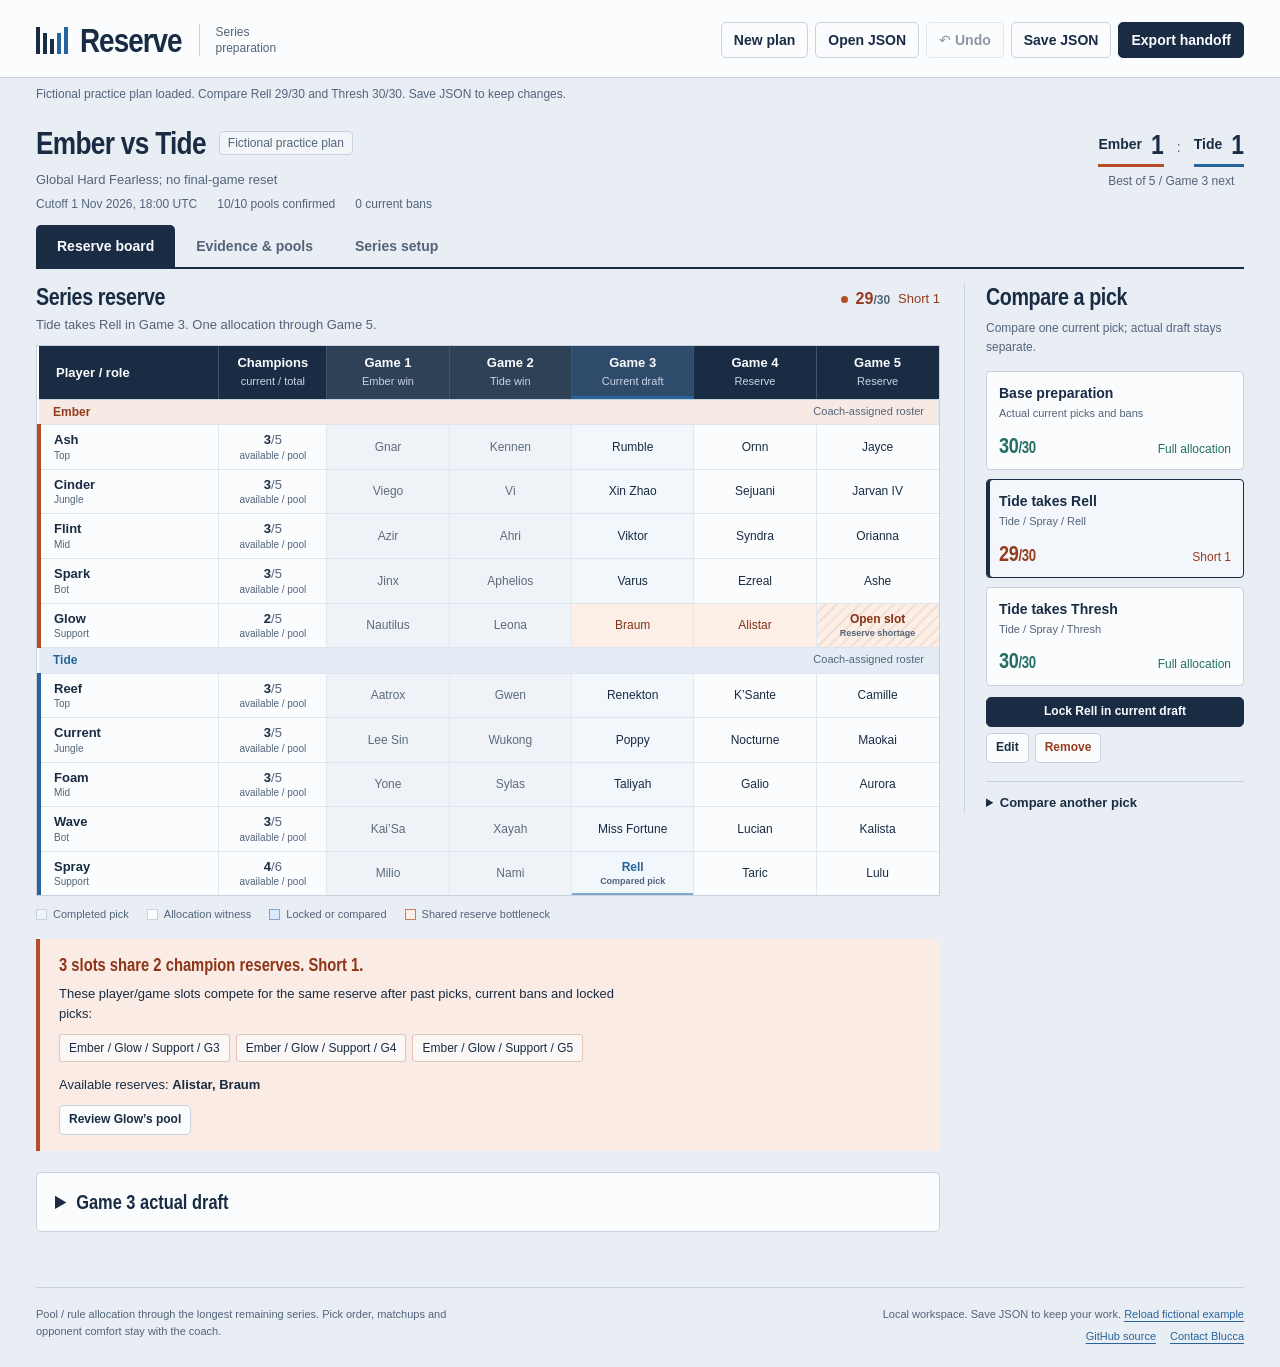
==== index.html @ 7becca79 "Complete local coach preparation: evidence, series, branches and saved handoff" ====
<!doctype html>
<html lang="en">
<head>
  <meta charset="utf-8">
  <meta name="viewport" content="width=device-width, initial-scale=1">
  <meta name="theme-color" content="#192c43">
  <meta name="description" content="A local coach workspace for global Hard Fearless series reserve planning. All included examples are fictional.">
  <title>Reserve · Series preparation</title>
  <link rel="stylesheet" href="./styles.css">
  <script type="module" src="./app.js"></script>
</head>
<body>
  <a class="skip-link" href="#workspace">Skip to the workspace</a>
  <header class="app-header">
    <div class="brand"><span class="reserve-mark" aria-hidden="true"><i></i><i></i><i></i><i></i><i></i></span><span class="wordmark">Reserve</span><span class="brand-purpose">Series preparation</span></div>
    <nav class="file-actions" aria-label="Plan files">
      <button type="button" data-action="new-plan" disabled>New plan</button>
      <button type="button" data-action="import-plan">Open JSON</button>
      <button type="button" data-action="undo" disabled><span aria-hidden="true">↶</span> Undo</button>
      <button type="button" data-action="save-plan" disabled>Save JSON</button>
      <button type="button" class="button-primary" data-action="handoff" disabled>Export handoff</button>
    </nav>
    <input id="plan-file" type="file" accept=".json,application/json" hidden>
    <input id="evidence-file" type="file" accept=".csv,text/csv" hidden>
  </header>
  <div class="message-area" aria-live="polite" aria-atomic="true"><p id="status-message" class="status-message">Opening the fictional practice plan…</p></div>
  <div id="error-message" class="error-message" role="alert" hidden></div>
  <main id="workspace" tabindex="-1">
    <section id="series-context" class="series-context" aria-label="Series context"></section>
    <div class="workspace-nav" role="tablist" aria-label="Preparation workspace">
      <button id="tab-board" type="button" role="tab" aria-selected="true" aria-controls="panel-board" tabindex="0" data-tab="board">Reserve board</button>
      <button id="tab-evidence" type="button" role="tab" aria-selected="false" aria-controls="panel-evidence" tabindex="-1" data-tab="evidence">Evidence &amp; pools</button>
      <button id="tab-series" type="button" role="tab" aria-selected="false" aria-controls="panel-series" tabindex="-1" data-tab="series">Series setup</button>
    </div>
    <section id="panel-board" class="workspace-panel" role="tabpanel" aria-labelledby="tab-board"><div class="loading-sheet"><h1>Prepare the whole reserve.</h1><p>The fictional example opens with Game 3 tied 1–1. Compare the two support picks, then edit the pools and rules for your own series.</p><p>Open a saved JSON plan to start from your own preparation.</p></div></section>
    <section id="panel-evidence" class="workspace-panel" role="tabpanel" aria-labelledby="tab-evidence" hidden></section>
    <section id="panel-series" class="workspace-panel" role="tabpanel" aria-labelledby="tab-series" hidden></section>
  </main>
  <footer class="app-footer"><p>Pool / rule allocation through the longest remaining series. Pick order, matchups and opponent comfort stay with the coach.</p><p>Local workspace. Save JSON to keep your work. <button type="button" data-action="load-demo">Reload fictional example</button><span class="footer-links"><a href="https://github.com/blucca/series-reserve" target="_blank" rel="noopener noreferrer">GitHub source</a><a href="https://t.me/blucca_ai" target="_blank" rel="noopener noreferrer">Contact Blucca</a></span></p></footer>
  <noscript><p class="error-message">Enable JavaScript to edit the plan and calculate champion reserves. Your data is processed in this browser.</p></noscript>
</body>
</html>
---- styles.css ----
:root {
  --ice: #e9eef4;
  --sheet: #fbfcfe;
  --ink: #192c43;
  --ember: #b64d27;
  --tide: #28649c;
  --clear: #246d63;
  --muted: #53647a;
  --line: #c8d2df;
  --quiet: #f1f4f8;
  --font-body: "Segoe UI", "Helvetica Neue", Arial, sans-serif;
  --font-heading: "Arial Narrow", "Liberation Sans Narrow", "Bahnschrift Condensed", "Segoe UI", sans-serif;
  color-scheme: light;
  font-family: var(--font-body);
  color: var(--ink);
  background: var(--ice);
  font-size: 14px;
  font-synthesis: none;
}
* { box-sizing: border-box; }
body { margin: 0; min-width: 320px; }
button, input, select, textarea { font: inherit; }
button, a, input, select, textarea, summary { -webkit-tap-highlight-color: transparent; }
button { cursor: pointer; }
button:disabled { cursor: default; opacity: .48; }
button { border: 1px solid var(--line); border-radius: 5px; background: var(--sheet); color: var(--ink); padding: 8px 12px; min-height: 36px; font-weight: 600; line-height: 1.3; }
button:hover:enabled { background: #e2e9f1; border-color: #879ab1; }
.button-primary { background: var(--ink); border-color: var(--ink); color: var(--sheet); }
.button-primary:hover:enabled { background: #2b4564; border-color: #2b4564; }
.button-danger { color: #963b1d; }
.button-small { padding: 5px 9px; min-height: 30px; font-size: 12px; }
.button-text { background: transparent; border-color: transparent; color: var(--tide); padding: 4px 0; min-height: 28px; text-decoration: underline; text-underline-offset: 3px; }
.button-text:hover:enabled { background: transparent; border-color: transparent; color: var(--ink); }
:focus-visible { outline: 3px solid var(--tide); outline-offset: 3px; }
[hidden] { display: none !important; }
h1, h2, h3, p { margin-top: 0; }
h1, h2, h3 { font-family: var(--font-heading); line-height: 1.12; }
h1 { font-size: 32px; font-weight: 750; letter-spacing: -.7px; margin-bottom: 9px; }
h2 { font-size: 24px; font-weight: 700; letter-spacing: -.4px; margin-bottom: 7px; }
h3 { font-size: 18px; font-weight: 700; margin-bottom: 10px; }
p { line-height: 1.55; max-width: 78ch; }
small, .muted { color: var(--muted); }
small { font-size: 12px; line-height: 1.4; }
.sr-only { position: absolute; width: 1px; height: 1px; padding: 0; margin: -1px; overflow: hidden; clip: rect(0,0,0,0); white-space: nowrap; border: 0; }
.skip-link { position: fixed; top: -80px; left: 16px; background: var(--ink); color: white; padding: 10px 16px; z-index: 10; }
.skip-link:focus { top: 12px; }
.app-header { display: flex; align-items: center; justify-content: space-between; gap: 24px; padding: 22px 36px 19px; border-bottom: 1px solid var(--line); background: var(--sheet); }
.brand { display: flex; align-items: center; gap: 12px; flex-shrink: 0; }
.wordmark { font: 750 34px/.95 var(--font-heading); letter-spacing: -1px; }
.brand-purpose { margin-left: 5px; border-left: 1px solid var(--line); padding-left: 16px; color: var(--muted); font-size: 12px; max-width: 11ch; line-height: 1.35; }
.reserve-mark { display: flex; gap: 3px; height: 27px; align-items: flex-end; }
.reserve-mark i { display: block; width: 4px; height: 27px; background: var(--ink); }
.reserve-mark i:nth-child(2) { height: 21px; }
.reserve-mark i:nth-child(3) { height: 15px; }
.reserve-mark i:nth-child(4) { height: 21px; background: var(--tide); }
.reserve-mark i:nth-child(5) { background: var(--tide); }
.file-actions { display: flex; flex-wrap: wrap; align-items: center; gap: 7px; }
.message-area { min-height: 29px; padding: 8px 36px 0; }
.status-message { max-width: none; margin-bottom: 0; color: var(--muted); font-size: 12px; line-height: 1.45; }
.error-message { background: #f9e9e2; color: #822f15; border-left: 4px solid var(--ember); padding: 12px 16px; margin: 10px 36px; line-height: 1.5; }
.error-message button { margin-left: 12px; background: transparent; border-color: #d8a28b; color: inherit; }
main { max-width: 1600px; margin: 0 auto; padding: 18px 36px 35px; }
.series-context { display: flex; justify-content: space-between; align-items: flex-start; gap: 24px; margin-bottom: 14px; }
.series-heading { min-width: 0; }
.series-title-line { display: flex; flex-wrap: wrap; align-items: center; gap: 13px; }
.series-title-line h1 { margin: 0; }
.example-flag { display: inline-flex; align-items: center; font-size: 12px; border: 1px solid var(--line); color: var(--muted); padding: 4px 8px; border-radius: 4px; background: rgba(251,252,254,.6); }
.context-rule { font-size: 13px; margin: 9px 0 0; color: var(--muted); }
.context-rule .pending { color: #8e3719; font-weight: 600; }
.context-meta { display: flex; flex-wrap: wrap; gap: 7px 20px; margin: 7px 0 0; font-size: 12px; color: var(--muted); }
.scoreline { display: flex; align-items: center; gap: 13px; padding-top: 2px; flex-shrink: 0; }
.score-team { display: grid; grid-template-columns: auto auto; align-items: center; gap: 9px; border-bottom: 3px solid var(--ember); padding: 3px 0 6px; }
.score-team.tone-1 { border-color: var(--tide); }
.score-team span { font-weight: 600; }
.score-team strong { font-family: var(--font-heading); font-size: 28px; line-height: 1; }
.score-separator { color: var(--muted); }
.series-format { text-align: center; font-size: 12px; color: var(--muted); margin-top: 7px; }
.workspace-nav { display: flex; gap: 0; border-bottom: 2px solid var(--ink); }
.workspace-nav button { border: 0; border-radius: 5px 5px 0 0; padding: 12px 21px; min-height: 42px; background: transparent; color: var(--muted); font-weight: 650; }
.workspace-nav button[aria-selected="true"] { color: var(--sheet); background: var(--ink); }
.workspace-nav button:hover:enabled { background: #dce4ef; }
.workspace-nav button[aria-selected="true"]:hover { background: #2b4564; }
.workspace-panel { padding-top: 15px; }
.loading-sheet { background: var(--sheet); padding: 32px; border-bottom: 1px solid var(--line); }
.board-layout { display: grid; grid-template-columns: minmax(0,1fr) 280px; gap: 24px; align-items: start; }
.board-main { min-width: 0; }
.section-heading { display: flex; justify-content: space-between; align-items: flex-start; gap: 15px; margin-bottom: 10px; }
.section-heading h2 { margin-bottom: 4px; }
.section-heading p { font-size: 13px; margin-bottom: 0; color: var(--muted); }
.allocation-status { display: flex; align-items: center; gap: 8px; font-size: 13px; line-height: 1.35; padding-top: 4px; flex-shrink: 0; }
.allocation-status strong { font-size: 16px; font-variant-numeric: tabular-nums; }
.status-dot { width: 7px; height: 7px; background: var(--clear); border-radius: 50%; display: inline-block; flex-shrink: 0; }
.is-shortage .status-dot, .is-pending .status-dot { background: var(--ember); }
.is-shortage { color: #963b1d; }
.is-feasible { color: var(--clear); }
.is-pending { color: #963b1d; }
.board-scroll { overflow-x: auto; border: 1px solid var(--line); background: var(--sheet); }
.reserve-table { width: 100%; min-width: 710px; border-collapse: collapse; table-layout: fixed; }
.reserve-table .col-player { width: 20%; }
.reserve-table .col-pool { width: 12%; }
.reserve-table .col-game { width: auto; }
.reserve-table th { font-weight: 600; }
.reserve-table thead { background: var(--ink); color: var(--sheet); }
.reserve-table thead th { padding: 9px; text-align: center; border-right: 1px solid #40536a; font-size: 13px; }
.reserve-table thead th:first-child { text-align: left; padding-left: 17px; }
.reserve-table thead th:last-child { border-right: 0; }
.reserve-table thead small { display: block; color: #c8d4e4; font-size: 11px; font-weight: 400; margin-top: 4px; min-height: 14px; }
.reserve-table thead .current-head { background: #2e4b6b; box-shadow: inset 0 -3px var(--tide); }
.reserve-table thead .past-head { background: #2f4157; }
.reserve-table td, .reserve-table tbody th { border-bottom: 1px solid #dde4ed; border-right: 1px solid #e1e7ef; padding: 7px 8px; text-align: center; height: 43px; line-height: 1.2; }
.reserve-table td:last-child { border-right: 0; }
.reserve-table tbody:last-child tr:last-child td, .reserve-table tbody:last-child tr:last-child th { border-bottom: 0; }
.reserve-table tbody th { text-align: left; padding: 6px 10px 6px 13px; border-left: 4px solid var(--ember); }
.reserve-table tbody.tone-1 th { border-left-color: var(--tide); }
.reserve-table .team-band th { border-left: 0; text-align: left; height: auto; padding: 5px 14px; background: #f7e9e3; color: #923c1d; font-size: 12px; border-top: 1px solid var(--line); }
.reserve-table tbody.tone-1 .team-band th { background: #e4edf6; color: var(--tide); }
.team-band span { float: right; font-size: 11px; font-weight: 400; color: var(--muted); }
.player-link { background: transparent; border: 0; border-radius: 3px; text-align: left; display: block; padding: 0; width: 100%; min-height: 30px; font-size: 13px; line-height: 1.2; }
.player-link:hover:enabled { background: transparent; color: var(--tide); text-decoration: underline; text-underline-offset: 3px; }
.player-link small { display: block; margin-top: 2px; font-weight: 400; font-size: 10px; line-height: 1.2; }
.pool-count { font-variant-numeric: tabular-nums; font-weight: 600; font-size: 13px; line-height: 1.2; }
.pool-count span { color: var(--muted); font-weight: 400; }
.pool-count small { display: block; font-weight: 400; font-size: 10px; margin-top: 2px; line-height: 1.2; }
.reserve-table .past-cell { background: #eff3f7; color: #5c6c7d; font-size: 12px; }
.reserve-table .allocation-cell { font-size: 12px; }
.allocation-cell small { display: block; font-size: 9px; margin-top: 2px; line-height: 1.2; }
.reserve-table .current-cell { background-color: #f2f7fc; }
.reserve-table .locked-cell { color: var(--tide); font-weight: 650; box-shadow: inset 0 -2px #83a7cc; }
.reserve-table .hall-cell { background-color: #fbefe7; color: #843417; }
.reserve-table .missing-cell { background-image: repeating-linear-gradient(135deg,transparent,transparent 6px,rgba(182,77,39,.11) 6px,rgba(182,77,39,.11) 8px); font-weight: 700; }
.reserve-table .pending-cell { color: #7e8c9d; }
.board-legend { display: flex; flex-wrap: wrap; gap: 8px 18px; margin: 12px 0 19px; color: var(--muted); font-size: 11px; }
.board-legend span { display: inline-flex; gap: 6px; align-items: center; }
.legend-swatch { display: inline-block; width: 11px; height: 11px; border: 1px solid var(--line); background: var(--quiet); }
.legend-swatch.allocated { background: var(--sheet); }
.legend-swatch.locked { background: #dceaf9; border-color: #83a7cc; }
.legend-swatch.shortage { background: #fbefe7; border-color: #c6805f; }
.witness { border-left: 4px solid var(--ember); background: #faece5; padding: 16px 19px; margin-bottom: 21px; }
.witness h3 { color: #8d3517; margin-bottom: 8px; }
.witness p { margin-bottom: 10px; font-size: 13px; }
.witness-list { display: flex; flex-wrap: wrap; gap: 6px; list-style: none; padding: 0; margin: 10px 0 13px; }
.witness-list li { background: rgba(251,252,254,.7); border: 1px solid #e5c3b2; padding: 6px 9px; font-size: 12px; border-radius: 3px; }
.witness-options { font-weight: 650; }
.allocation-note { border-left: 3px solid var(--clear); padding: 11px 15px; margin-bottom: 20px; background: #e9f1ef; }
.allocation-note p { margin: 0; font-size: 13px; }
.confirmation-note { border-left-color: var(--ember); background: #faece5; }
.confirmation-note ul { margin: 8px 0 0; padding-left: 20px; font-size: 13px; line-height: 1.6; }
.branch-rail { border-left: 1px solid var(--line); padding-left: 21px; }
.branch-rail h2 { margin-bottom: 8px; }
.branch-intro { font-size: 12px; color: var(--muted); margin-bottom: 15px; }
.branch-choice { display: block; border: 1px solid var(--line); border-radius: 4px; width: 100%; text-align: left; margin: 0 0 9px; padding: 12px; font-weight: 400; background: var(--sheet); }
.branch-choice[aria-pressed="true"] { border-color: var(--ink); box-shadow: inset 3px 0 var(--ink); background: #f3f7fc; }
.branch-choice .branch-name { display: block; font-weight: 650; line-height: 1.35; }
.branch-choice .branch-player { display: block; margin-top: 3px; font-size: 11px; color: var(--muted); line-height: 1.4; }
.branch-capacity { display: flex; justify-content: space-between; align-items: baseline; gap: 8px; margin-top: 12px; font-size: 12px; }
.branch-capacity strong { font-family: var(--font-heading); font-size: 22px; font-variant-numeric: tabular-nums; letter-spacing: -.3px; line-height: 1; }
.branch-capacity strong small { color: inherit; font: inherit; font-size: 16px; }
.branch-capacity.is-pending strong { font-family: var(--font-body); font-size: 12px; line-height: 1.4; }
.branch-choice .branch-error { display: block; color: #943b1c; font-size: 11px; line-height: 1.45; margin-top: 10px; }
.branch-actions { display: flex; flex-wrap: wrap; gap: 6px; margin: 11px 0 18px; }
.branch-actions .button-primary { flex: 1 1 100%; }
.branch-editor { border-top: 1px solid var(--line); margin-top: 18px; padding-top: 12px; }
.branch-editor summary { font-size: 13px; font-weight: 600; }
.branch-editor form { padding-top: 15px; }
.branch-editor .field { margin-bottom: 12px; }
.branch-editor .form-actions { margin-top: 3px; }
summary { cursor: pointer; font-weight: 600; line-height: 1.4; }
.edit-section { border: 1px solid var(--line); background: var(--sheet); border-radius: 5px; padding: 15px 18px; margin-bottom: 20px; }
.edit-section > summary { font-family: var(--font-heading); font-size: 20px; }
.edit-section[open] > summary { margin-bottom: 19px; }
.draft-pair { display: grid; grid-template-columns: 1fr 1fr; gap: 23px; }
.draft-team { min-width: 0; }
.draft-team h3 { border-bottom: 2px solid var(--ember); padding-bottom: 8px; font-size: 18px; }
.draft-team.tone-1 h3 { border-color: var(--tide); }
.draft-row { display: grid; grid-template-columns: minmax(90px,.85fr) minmax(0,1.15fr); align-items: center; gap: 10px; margin-bottom: 10px; }
.draft-row label { font-weight: 600; font-size: 12px; }
.draft-row label small { display: block; font-weight: 400; margin-top: 2px; }
label { display: block; font-weight: 600; font-size: 13px; margin-bottom: 6px; }
input:not([type="checkbox"]):not([type="file"]), select, textarea { display: block; width: 100%; color: var(--ink); border: 1px solid #aab9cc; border-radius: 4px; padding: 9px 10px; background: white; min-height: 38px; line-height: 1.35; }
input::placeholder, textarea::placeholder { color: #6c7e94; opacity: 1; }
textarea { resize: vertical; }
input[type="checkbox"] { width: 16px; height: 16px; margin: 0; accent-color: var(--ink); flex-shrink: 0; }
.field { margin-bottom: 17px; min-width: 0; }
.field-help { display: block; margin-top: 6px; }
.checkbox-label { display: flex; gap: 9px; align-items: flex-start; font-size: 13px; line-height: 1.5; font-weight: 400; }
.checkbox-label input { margin-top: 2px; }
.field-grid { display: grid; grid-template-columns: 1fr 1fr; gap: 0 18px; }
.field-grid.three { grid-template-columns: 1.15fr .85fr 1fr; }
.form-actions { display: flex; flex-wrap: wrap; gap: 8px; align-items: center; margin-top: 18px; }
.form-actions small { margin-left: 3px; }
.draft-bottom { display: grid; grid-template-columns: 1.3fr 1fr; gap: 18px; margin-top: 14px; }
.draft-bottom .field { margin: 0; }
.draft-complete { margin-top: 18px; padding-top: 17px; border-top: 1px solid var(--line); }
.evidence-top { background: var(--sheet); border: 1px solid var(--line); padding: 22px; margin-bottom: 23px; }
.evidence-top .section-heading { margin-bottom: 20px; }
.evidence-controls { display: grid; grid-template-columns: minmax(0,1fr) minmax(270px,.8fr); gap: 27px; }
.evidence-policy .form-actions { margin-top: 0; }
.evidence-import { border-left: 1px solid var(--line); padding-left: 26px; }
.evidence-import p { font-size: 12px; color: var(--muted); margin-bottom: 13px; }
.import-row { display: flex; align-items: center; gap: 8px; }
.import-row select { width: auto; flex: 1; min-width: 0; }
.observation-summary { display: flex; flex-wrap: wrap; gap: 7px 23px; padding-top: 15px; margin-top: 19px; border-top: 1px solid var(--line); font-size: 12px; color: var(--muted); }
.observation-summary strong { color: var(--ink); }
.evidence-layout { display: grid; grid-template-columns: 230px minmax(0,1fr); gap: 24px; align-items: start; }
.roster-selector { border: 1px solid var(--line); background: var(--sheet); }
.roster-selector h3 { font: 600 13px/1.3 var(--font-body); padding: 10px 13px; margin: 0; background: #f7e9e3; color: #923c1d; border-bottom: 1px solid var(--line); }
.roster-selector .tone-1 h3 { background: #e4edf6; color: var(--tide); border-top: 1px solid var(--line); }
.roster-button { display: flex; justify-content: space-between; align-items: center; gap: 9px; width: 100%; border: 0; border-bottom: 1px solid #e1e7ef; border-radius: 0; padding: 11px 13px; text-align: left; background: var(--sheet); min-height: 58px; font-size: 13px; }
.roster-button[aria-pressed="true"] { background: #e7eef7; box-shadow: inset 3px 0 var(--ink); }
.roster-button span small { display: block; font-weight: 400; font-size: 11px; margin-top: 3px; }
.roster-button .roster-count { text-align: right; font-variant-numeric: tabular-nums; white-space: nowrap; }
.roster-tools { padding: 13px; font-size: 11px; }
.roster-tools p { margin-bottom: 10px; }
.roster-tools button { display: block; width: 100%; margin-bottom: 8px; }
.player-workspace { min-width: 0; }
.player-editor { display: grid; grid-template-columns: minmax(0,1fr) minmax(240px,.7fr); gap: 24px; background: var(--sheet); padding: 22px; border: 1px solid var(--line); }
.player-editor form { min-width: 0; }
.player-pool-preview { border-left: 1px solid var(--line); padding-left: 23px; }
.pool-preview-list { display: flex; flex-wrap: wrap; align-content: flex-start; gap: 7px; list-style: none; padding: 0; margin: 12px 0; }
.pool-preview-list li { display: inline-block; border: 1px solid var(--line); border-radius: 3px; background: #edf3f9; font-size: 12px; padding: 6px 9px; }
.pool-preview-list .is-spent { text-decoration: line-through; color: #667589; background: var(--quiet); }
.pool-preview-list .is-banned { color: #933b1d; border-color: #d2a592; background: #faece5; }
.pool-preview-list small { margin-left: 4px; font-size: 10px; }
.player-pool-preview p { font-size: 12px; color: var(--muted); }
.confirmation-chip { display: inline-flex; gap: 6px; align-items: center; font-size: 12px; color: var(--clear); }
.confirmation-chip.pending { color: #943b1c; }
.confirmation-chip.pending .status-dot { background: var(--ember); }
.stable-id { font-size: 11px; line-height: 1.5; overflow-wrap: anywhere; margin-top: 8px; color: var(--muted); }
.observed-section { margin-top: 23px; }
.observed-table { width: 100%; min-width: 580px; border-collapse: collapse; background: var(--sheet); font-size: 12px; }
.observed-table th { text-align: left; padding: 10px 12px; background: #dae3ee; font-weight: 650; border-bottom: 1px solid var(--line); }
.observed-table td { padding: 11px 12px; border-bottom: 1px solid #dde4ed; vertical-align: top; line-height: 1.45; }
.observed-table .numeric { text-align: right; font-variant-numeric: tabular-nums; }
.observed-table .observed-source { max-width: 260px; overflow-wrap: anywhere; color: var(--muted); }
.observed-table td small { display: block; margin-top: 3px; font-size: 11px; }
.table-scroll { overflow-x: auto; border: 1px solid var(--line); }
.empty-evidence { background: var(--sheet); padding: 20px 22px; border: 1px solid var(--line); }
.empty-evidence p { margin-bottom: 0; font-size: 13px; }
.series-layout { display: grid; grid-template-columns: minmax(0,1fr) minmax(320px,.7fr); gap: 26px; align-items: start; }
.setup-sheet { background: var(--sheet); border: 1px solid var(--line); padding: 23px; margin-bottom: 22px; }
.setup-sheet > p { font-size: 13px; color: var(--muted); }
.rule-definition { background: #e8eef6; border-left: 3px solid var(--ink); padding: 11px 13px; margin-bottom: 20px; }
.rule-definition p { margin-bottom: 0; font-size: 13px; color: var(--ink); }
.completed-game { border-bottom: 1px solid var(--line); padding: 12px 0; }
.completed-game:first-of-type { padding-top: 4px; }
.completed-game summary { display: flex; align-items: center; gap: 10px; list-style: none; font-size: 13px; }
.completed-game summary::before { content: "+"; color: var(--muted); font-size: 18px; font-weight: 400; width: 13px; }
.completed-game[open] summary::before { content: "−"; }
.completed-game summary span { margin-left: auto; font-size: 12px; color: var(--muted); font-weight: 400; }
.history-picks { margin-top: 13px; }
.history-picks h3 { font: 650 12px/1.3 var(--font-body); color: var(--ember); margin-bottom: 9px; }
.history-picks .tone-1 h3 { color: var(--tide); }
.history-picks ul { list-style: none; padding: 0; margin: 0; }
.history-picks li { display: flex; flex-wrap: wrap; justify-content: space-between; gap: 3px 10px; font-size: 12px; padding: 5px 0; border-bottom: 1px solid #e6ebf2; }
.history-bans { font-size: 12px; color: var(--muted); margin: 11px 0 0; }
.history-actions { margin-top: 17px; }
.series-state-note { font-size: 13px; color: var(--muted); margin: 14px 0 0; }
.finished-sheet { padding: 23px; border: 1px solid var(--line); background: var(--sheet); margin-bottom: 20px; }
.finished-sheet p { margin-bottom: 0; font-size: 13px; }
.app-footer { border-top: 1px solid var(--line); margin: 0 36px; padding: 18px 0 22px; display: flex; justify-content: space-between; align-items: flex-start; gap: 25px; }
.app-footer p { font-size: 11px; color: var(--muted); margin: 0; line-height: 1.55; max-width: 72ch; }
.app-footer p:last-child { text-align: right; }
.footer-links { display: flex; justify-content: flex-end; gap: 14px; margin-top: 5px; }
.app-footer a { color: var(--tide); text-underline-offset: 3px; }
.app-footer button { display: inline; border: 0; background: transparent; color: var(--tide); padding: 0; min-height: 0; font-size: 11px; font-weight: 400; text-decoration: underline; text-underline-offset: 3px; }
@media (min-width: 1440px) { .reserve-table .col-player { width: 19%; } .reserve-table .allocation-cell, .reserve-table .past-cell { font-size: 13px; } }
@media (max-width: 1120px) {
  .app-header { padding: 19px 24px; gap: 15px; }
  .brand-purpose { display: none; }
  main { padding-left: 24px; padding-right: 24px; }
  .message-area { padding-left: 24px; padding-right: 24px; }
  .error-message { margin-left: 24px; margin-right: 24px; }
  .board-layout { grid-template-columns: minmax(0,1fr) 252px; gap: 18px; }
  .branch-rail { padding-left: 17px; }
  .section-heading { flex-wrap: wrap; }
  .reserve-table { min-width: 680px; }
  .evidence-layout { grid-template-columns: 200px minmax(0,1fr); gap: 18px; }
  .player-editor { grid-template-columns: 1fr; }
  .player-pool-preview { border-left: 0; padding-left: 0; border-top: 1px solid var(--line); padding-top: 18px; }
  .series-layout { grid-template-columns: 1fr 1fr; gap: 20px; }
  .app-footer { margin-left: 24px; margin-right: 24px; }
}
@media (max-width: 900px) {
  .app-header { flex-wrap: wrap; }
  .file-actions { margin-left: auto; }
  .board-layout { grid-template-columns: 1fr; }
  .branch-rail { order: -1; border-left: 0; padding-left: 0; }
  .branch-choices { display: grid; grid-template-columns: repeat(3,minmax(0,1fr)); gap: 9px; }
  .branch-choice { margin-bottom: 0; }
  .branch-intro { margin-bottom: 12px; }
  .branch-actions { margin: 12px 0 0; }
  .branch-actions .button-primary { flex: initial; }
  .branch-editor { margin-top: 13px; padding-top: 11px; }
  .branch-editor form { display: grid; grid-template-columns: 1fr 1fr 1fr; gap: 12px; }
  .branch-editor .form-actions { grid-column: 1 / -1; margin-top: 0; }
  .branch-editor .field { margin-bottom: 0; }
  .evidence-controls { grid-template-columns: 1fr; gap: 19px; }
  .evidence-import { border-left: 0; padding-left: 0; border-top: 1px solid var(--line); padding-top: 19px; }
  .import-row { max-width: 440px; }
  .series-layout { grid-template-columns: 1fr; }
}
@media (max-width: 640px) {
  .app-header { padding: 17px 16px; gap: 15px; }
  .wordmark { font-size: 31px; }
  .file-actions { margin: 0; width: 100%; gap: 6px; }
  .file-actions button { padding: 7px 9px; min-height: 35px; font-size: 12px; }
  main { padding: 19px 16px 27px; }
  .message-area { padding-left: 16px; padding-right: 16px; min-height: 27px; }
  .error-message { margin-left: 16px; margin-right: 16px; }
  .series-context { display: block; margin-bottom: 19px; }
  h1 { font-size: 29px; }
  .series-title-line { gap: 8px; }
  .example-flag { font-size: 11px; }
  .context-rule { font-size: 12px; line-height: 1.5; }
  .context-meta { font-size: 11px; gap: 5px 12px; }
  .score-context { display: flex; align-items: center; gap: 19px; margin-top: 16px; }
  .score-team strong { font-size: 24px; }
  .score-team span { font-size: 12px; }
  .series-format { margin-top: 0; }
  .workspace-nav button { padding: 11px 8px; font-size: 12px; flex: 1; white-space: nowrap; }
  .workspace-panel { padding-top: 18px; }
  .branch-rail h2 { font-size: 21px; }
  .branch-choice { padding: 9px; }
  .branch-choice .branch-name { font-size: 12px; }
  .branch-choice .branch-player { font-size: 10px; }
  .branch-capacity { display: block; margin-top: 10px; font-size: 10px; }
  .branch-capacity strong { display: block; font-size: 22px; margin-bottom: 4px; }
  .branch-capacity strong small { font-size: 15px; }
  .branch-capacity.is-pending strong { font-size: 11px; }
  .branch-choices { gap: 6px; grid-template-columns: repeat(3,minmax(0,1fr)); }
  .branch-choices:has(.branch-choice:nth-child(4)) { grid-template-columns: repeat(2,minmax(0,1fr)); }
  .branch-editor form { grid-template-columns: 1fr; }
  .branch-editor .form-actions { grid-column: auto; }
  .section-heading { gap: 9px; }
  h2 { font-size: 22px; }
  .allocation-status { padding-top: 0; }
  .board-scroll { margin-right: -1px; }
  .board-legend { gap: 7px 11px; }
  .witness { padding: 14px; }
  .witness h3 { font-size: 18px; }
  .edit-section, .setup-sheet, .evidence-top { padding: 17px; }
  .draft-pair { grid-template-columns: 1fr; gap: 17px; }
  .draft-row { grid-template-columns: 1fr 1.4fr; }
  .draft-bottom { grid-template-columns: 1fr; gap: 13px; }
  .field-grid, .field-grid.three { grid-template-columns: 1fr; }
  .evidence-layout { grid-template-columns: 1fr; }
  .roster-selector { display: grid; grid-template-columns: 1fr 1fr; }
  .roster-selector .tone-1 h3 { border-top: 0; }
  .roster-selector > div:nth-child(2) { border-left: 1px solid var(--line); }
  .roster-tools { grid-column: 1 / -1; display: flex; flex-wrap: wrap; align-items: center; gap: 8px; border-top: 1px solid var(--line); }
  .roster-tools p { flex-basis: 100%; margin: 0; }
  .roster-tools button { width: auto; margin: 0; }
  .roster-button { padding: 10px; }
  .player-editor { padding: 17px; gap: 18px; }
  .evidence-policy .form-actions { margin-top: 5px; }
  .app-footer { margin: 0 16px; display: block; }
  .app-footer p:last-child { text-align: left; margin-top: 9px; }
  .footer-links { justify-content: flex-start; }
  .history-picks.draft-pair { grid-template-columns: 1fr 1fr; gap: 12px; }
  .history-picks li { display: block; }
  .history-picks li strong { display: block; font-weight: 600; margin-top: 2px; }
}
@media (prefers-reduced-motion: reduce) { *, *::before, *::after { scroll-behavior: auto !important; animation: none !important; transition: none !important; } }
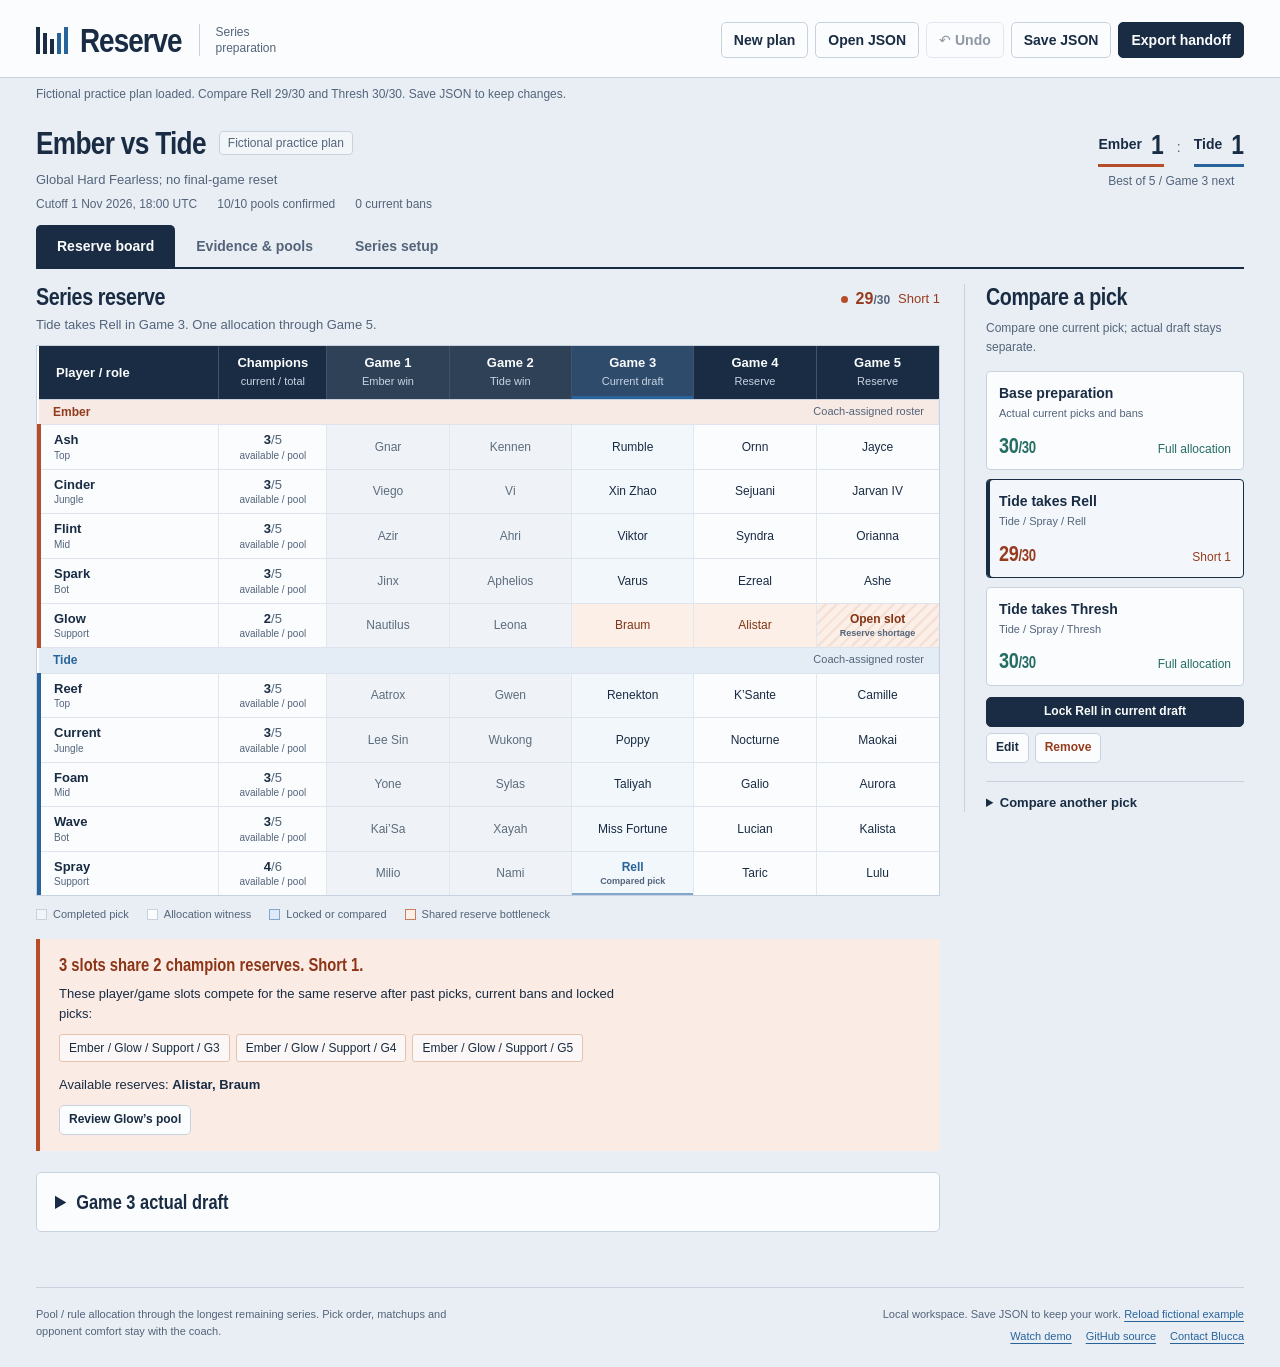
==== commit 0887e24a: "Publish complete coach-workflow demo and AI/PyCharm build story" ====
--- a/index.html
+++ b/index.html
@@ -36,7 +36,7 @@
     <section id="panel-evidence" class="workspace-panel" role="tabpanel" aria-labelledby="tab-evidence" hidden></section>
     <section id="panel-series" class="workspace-panel" role="tabpanel" aria-labelledby="tab-series" hidden></section>
   </main>
-  <footer class="app-footer"><p>Pool / rule allocation through the longest remaining series. Pick order, matchups and opponent comfort stay with the coach.</p><p>Local workspace. Save JSON to keep your work. <button type="button" data-action="load-demo">Reload fictional example</button><span class="footer-links"><a href="https://github.com/blucca/series-reserve" target="_blank" rel="noopener noreferrer">GitHub source</a><a href="https://t.me/blucca_ai" target="_blank" rel="noopener noreferrer">Contact Blucca</a></span></p></footer>
+  <footer class="app-footer"><p>Pool / rule allocation through the longest remaining series. Pick order, matchups and opponent comfort stay with the coach.</p><p>Local workspace. Save JSON to keep your work. <button type="button" data-action="load-demo">Reload fictional example</button><span class="footer-links"><a href="./demo.html">Watch demo</a><a href="https://github.com/blucca/series-reserve" target="_blank" rel="noopener noreferrer">GitHub source</a><a href="https://t.me/blucca_ai" target="_blank" rel="noopener noreferrer">Contact Blucca</a></span></p></footer>
   <noscript><p class="error-message">Enable JavaScript to edit the plan and calculate champion reserves. Your data is processed in this browser.</p></noscript>
 </body>
 </html>
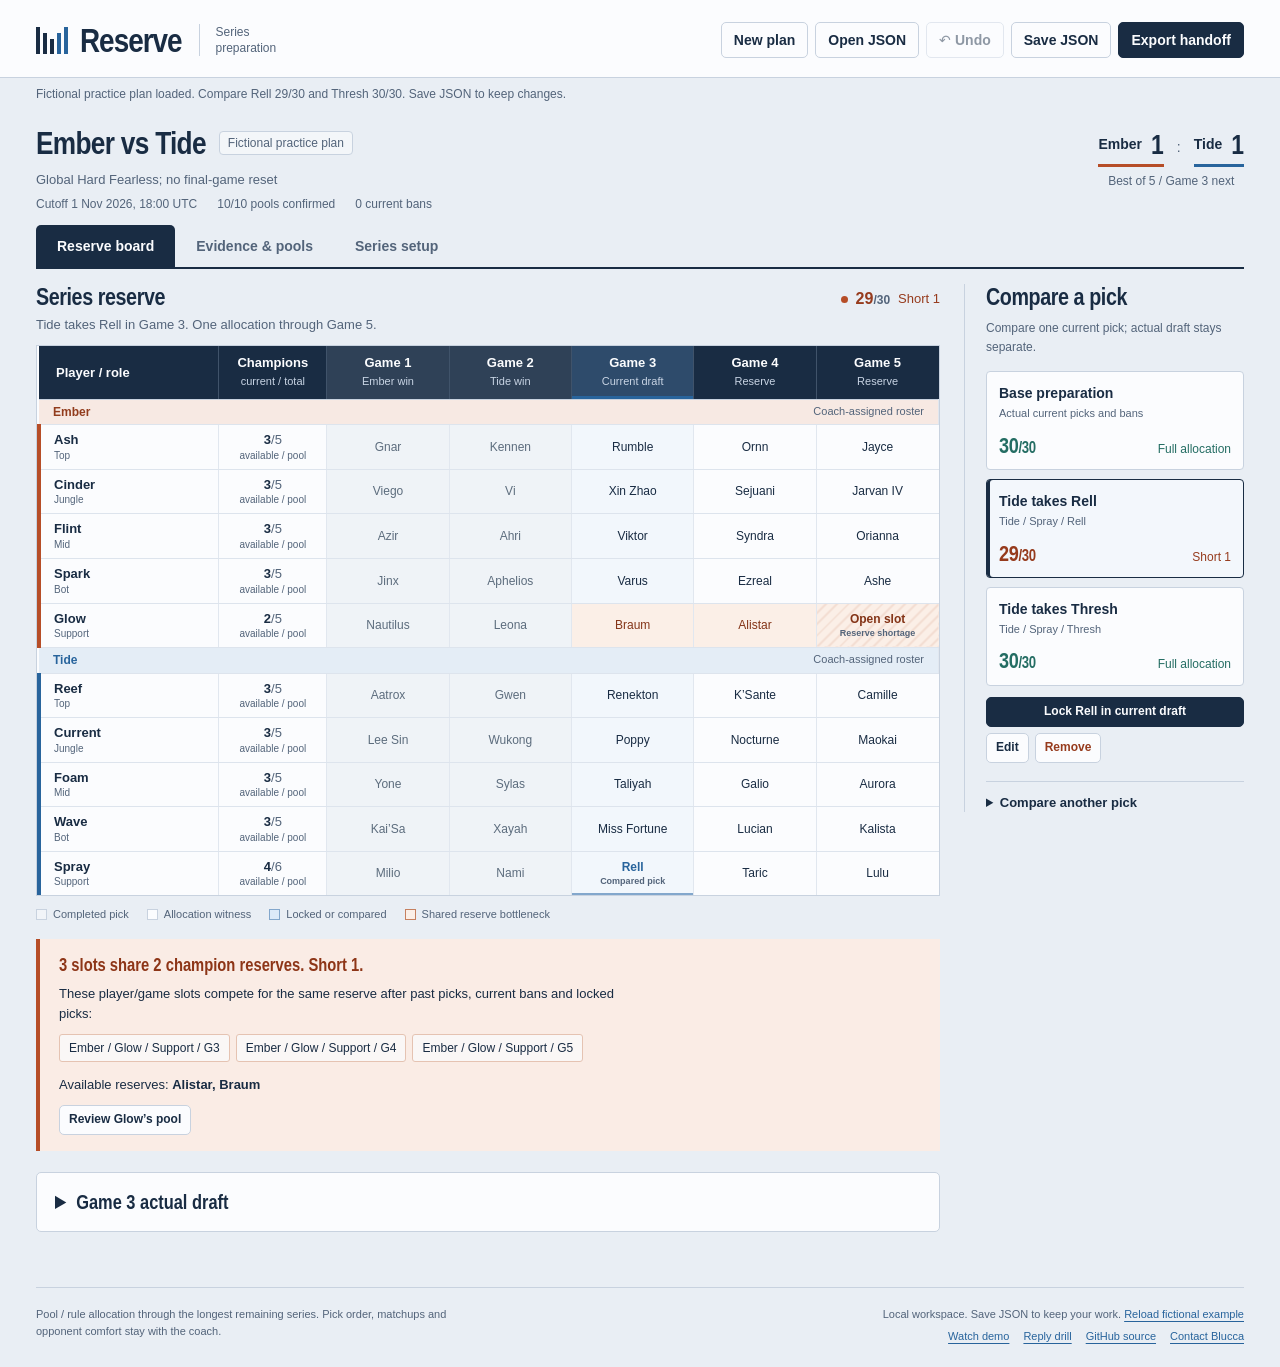
==== commit 45411f06: "Restore saved draft view and open the complete reply drill" ====
--- a/index.html
+++ b/index.html
@@ -36,7 +36,7 @@
     <section id="panel-evidence" class="workspace-panel" role="tabpanel" aria-labelledby="tab-evidence" hidden></section>
     <section id="panel-series" class="workspace-panel" role="tabpanel" aria-labelledby="tab-series" hidden></section>
   </main>
-  <footer class="app-footer"><p>Pool / rule allocation through the longest remaining series. Pick order, matchups and opponent comfort stay with the coach.</p><p>Local workspace. Save JSON to keep your work. <button type="button" data-action="load-demo">Reload fictional example</button><span class="footer-links"><a href="./demo.html">Watch demo</a><a href="https://github.com/blucca/series-reserve" target="_blank" rel="noopener noreferrer">GitHub source</a><a href="https://t.me/blucca_ai" target="_blank" rel="noopener noreferrer">Contact Blucca</a></span></p></footer>
+  <footer class="app-footer"><p>Pool / rule allocation through the longest remaining series. Pick order, matchups and opponent comfort stay with the coach.</p><p>Local workspace. Save JSON to keep your work. <button type="button" data-action="load-demo">Reload fictional example</button><span class="footer-links"><a href="./demo.html">Watch demo</a><a href="https://github.com/blucca/series-reserve/blob/main/docs/first-reply.md#check-the-complete-immediate-two-pick-turn" target="_blank" rel="noopener noreferrer">Reply drill</a><a href="https://github.com/blucca/series-reserve" target="_blank" rel="noopener noreferrer">GitHub source</a><a href="https://t.me/blucca_ai" target="_blank" rel="noopener noreferrer">Contact Blucca</a></span></p></footer>
   <noscript><p class="error-message">Enable JavaScript to edit the plan and calculate champion reserves. Your data is processed in this browser.</p></noscript>
 </body>
 </html>
--- a/styles.css
+++ b/styles.css
@@ -260,7 +260,7 @@
 .app-footer { border-top: 1px solid var(--line); margin: 0 36px; padding: 18px 0 22px; display: flex; justify-content: space-between; align-items: flex-start; gap: 25px; }
 .app-footer p { font-size: 11px; color: var(--muted); margin: 0; line-height: 1.55; max-width: 72ch; }
 .app-footer p:last-child { text-align: right; }
-.footer-links { display: flex; justify-content: flex-end; gap: 14px; margin-top: 5px; }
+.footer-links { display: flex; flex-wrap: wrap; justify-content: flex-end; gap: 14px; margin-top: 5px; }
 .app-footer a { color: var(--tide); text-underline-offset: 3px; }
 .app-footer button { display: inline; border: 0; background: transparent; color: var(--tide); padding: 0; min-height: 0; font-size: 11px; font-weight: 400; text-decoration: underline; text-underline-offset: 3px; }
 @media (min-width: 1440px) { .reserve-table .col-player { width: 19%; } .reserve-table .allocation-cell, .reserve-table .past-cell { font-size: 13px; } }
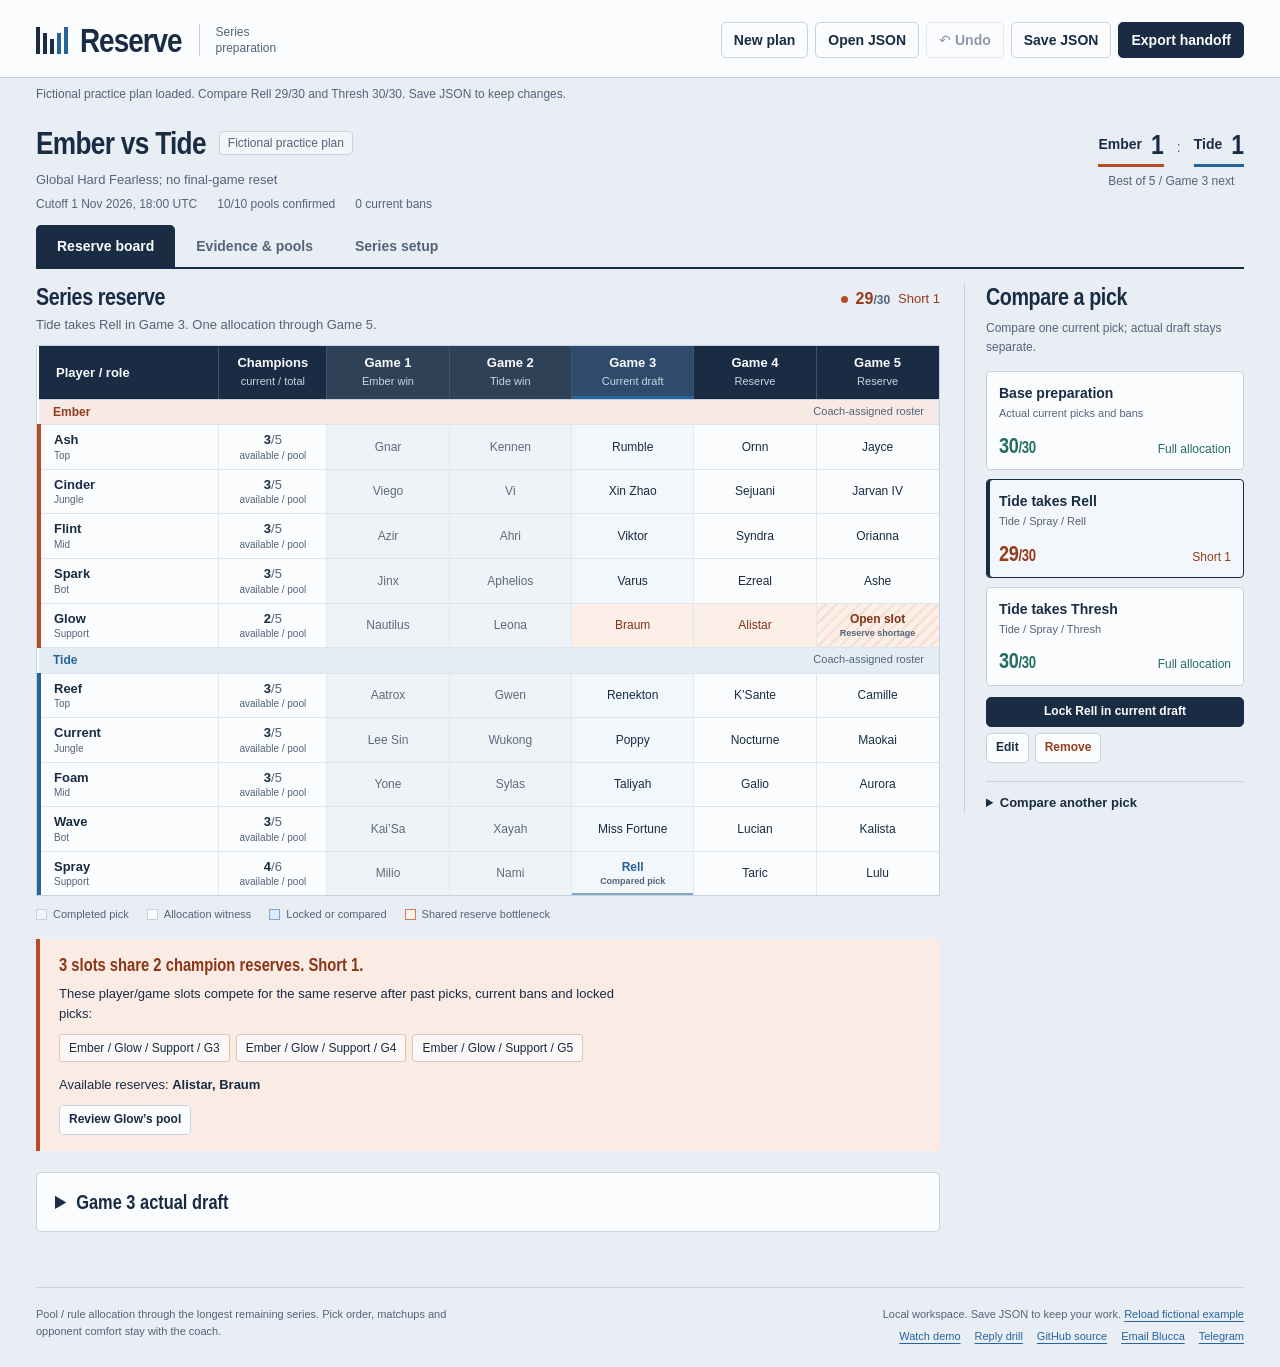
==== commit 8cc34069: "Give coaches a direct email contact" ====
--- a/index.html
+++ b/index.html
@@ -36,7 +36,7 @@
     <section id="panel-evidence" class="workspace-panel" role="tabpanel" aria-labelledby="tab-evidence" hidden></section>
     <section id="panel-series" class="workspace-panel" role="tabpanel" aria-labelledby="tab-series" hidden></section>
   </main>
-  <footer class="app-footer"><p>Pool / rule allocation through the longest remaining series. Pick order, matchups and opponent comfort stay with the coach.</p><p>Local workspace. Save JSON to keep your work. <button type="button" data-action="load-demo">Reload fictional example</button><span class="footer-links"><a href="./demo.html">Watch demo</a><a href="https://github.com/blucca/series-reserve/blob/main/docs/first-reply.md#check-the-complete-immediate-two-pick-turn" target="_blank" rel="noopener noreferrer">Reply drill</a><a href="https://github.com/blucca/series-reserve" target="_blank" rel="noopener noreferrer">GitHub source</a><a href="https://t.me/blucca_ai" target="_blank" rel="noopener noreferrer">Contact Blucca</a></span></p></footer>
+  <footer class="app-footer"><p>Pool / rule allocation through the longest remaining series. Pick order, matchups and opponent comfort stay with the coach.</p><p>Local workspace. Save JSON to keep your work. <button type="button" data-action="load-demo">Reload fictional example</button><span class="footer-links"><a href="./demo.html">Watch demo</a><a href="https://github.com/blucca/series-reserve/blob/main/docs/first-reply.md#check-the-complete-immediate-two-pick-turn" target="_blank" rel="noopener noreferrer">Reply drill</a><a href="https://github.com/blucca/series-reserve" target="_blank" rel="noopener noreferrer">GitHub source</a><a href="mailto:belgialucca@gmail.com">Email Blucca</a><a href="https://t.me/blucca_ai" target="_blank" rel="noopener noreferrer">Telegram</a></span></p></footer>
   <noscript><p class="error-message">Enable JavaScript to edit the plan and calculate champion reserves. Your data is processed in this browser.</p></noscript>
 </body>
 </html>
